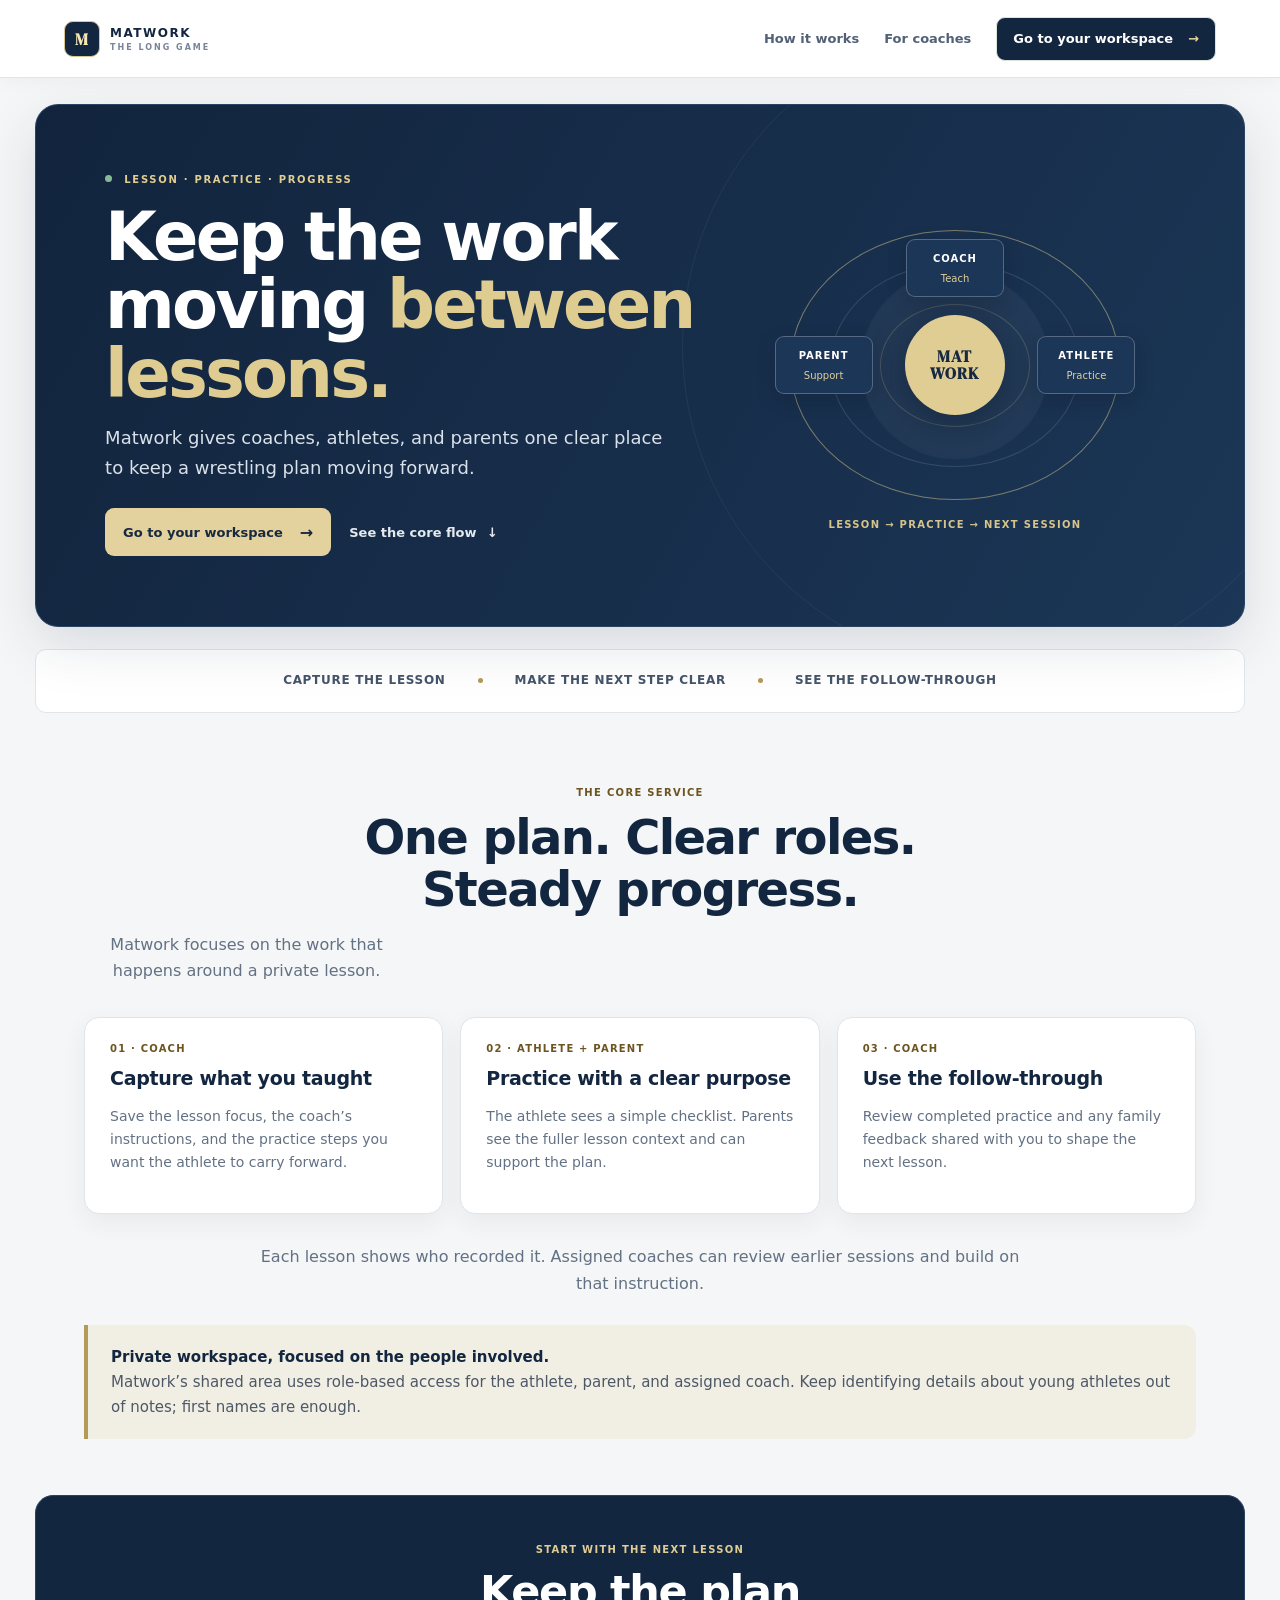
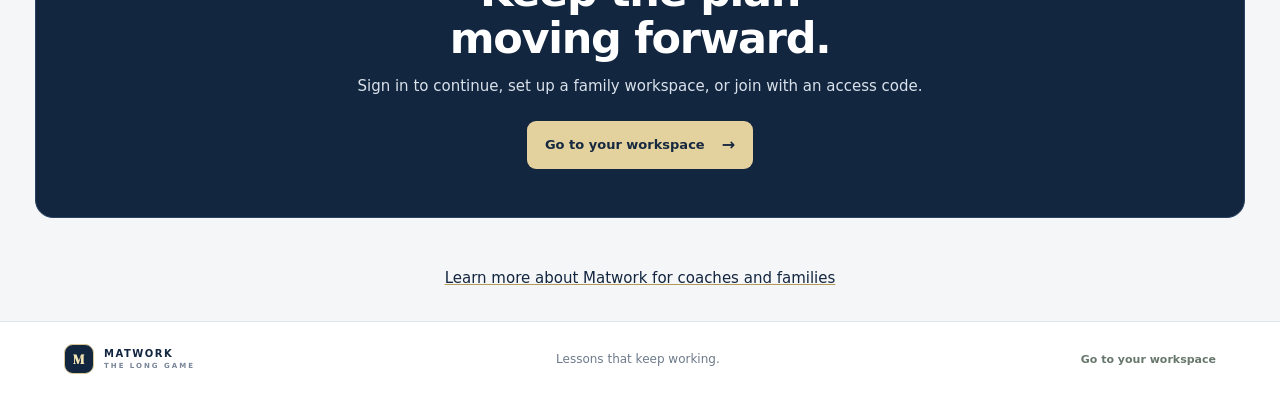
==== index.html @ aaaec89d "Clarify role guidance and readable workspace copy" ====
<!doctype html>
<html lang="en">
<head>
  <meta charset="utf-8">
  <meta name="viewport" content="width=device-width, initial-scale=1">
  <meta name="theme-color" content="#142321">
  <meta name="description" content="Matwork keeps wrestling lessons, at-home practice, and coach-family communication moving forward.">
  <title>Matwork — Keep the work moving</title>
  <link rel="stylesheet" href="marketing.css?v=20261018-readable3">
</head>
<body>
  <header class="site-header">
    <a class="brand" href="index.html" aria-label="Matwork home"><span class="brand-mark">M</span><span>MATWORK<small>THE LONG GAME</small></span></a>
    <nav aria-label="Main navigation"><a href="#how-it-works">How it works</a><a href="for-coaches.html">For coaches</a></nav>
    <a class="header-cta" href="shared.html">Go to your workspace <span>→</span></a>
  </header>
  <main>
    <section class="hero core-hero">
      <div class="hero-copy">
        <div class="eyebrow"><span class="pulse"></span> LESSON · PRACTICE · PROGRESS</div>
        <h1>Keep the work moving <em>between lessons.</em></h1>
        <p class="lead">Matwork gives coaches, athletes, and parents one clear place to keep a wrestling plan moving forward.</p>
        <div class="hero-actions"><a class="button button-light" href="shared.html">Go to your workspace <span>→</span></a><a class="text-link" href="#how-it-works">See the core flow <span>↓</span></a></div>
      </div>
      <div class="hero-visual" aria-label="A simple illustration of lesson, practice, and progress">
        <div class="loop-ring"><span class="loop-center">MAT<br>WORK</span><span class="loop-node node-coach">COACH<small>Teach</small></span><span class="loop-node node-wrestler">ATHLETE<small>Practice</small></span><span class="loop-node node-parent">PARENT<small>Support</small></span></div>
        <div class="visual-caption">LESSON → PRACTICE → NEXT SESSION</div>
      </div>
    </section>
    <section class="proof-strip" aria-label="Matwork core services"><span>CAPTURE THE LESSON</span><i></i><span>MAKE THE NEXT STEP CLEAR</span><i></i><span>SEE THE FOLLOW-THROUGH</span></section>
    <section class="section" id="how-it-works">
      <div class="section-heading"><div class="eyebrow">THE CORE SERVICE</div><h2>One plan. Clear roles.<br>Steady progress.</h2><p>Matwork focuses on the work that happens around a private lesson.</p></div>
      <div class="core-loop">
        <article class="core-step"><span class="core-num">01 · COACH</span><b>Capture what you taught</b><p>Save the lesson focus, the coach’s instructions, and the practice steps you want the athlete to carry forward.</p></article>
        <article class="core-step"><span class="core-num">02 · ATHLETE + PARENT</span><b>Practice with a clear purpose</b><p>The athlete sees a simple checklist. Parents see the fuller lesson context and can support the plan.</p></article>
        <article class="core-step"><span class="core-num">03 · COACH</span><b>Use the follow-through</b><p>Review completed practice and any family feedback shared with you to shape the next lesson.</p></article>
      </div>
      <p class="core-history-note">Each lesson shows who recorded it. Assigned coaches can review earlier sessions and build on that instruction.</p>
      <div class="core-privacy"><b>Private workspace, focused on the people involved.</b><br>Matwork’s shared area uses role-based access for the athlete, parent, and assigned coach. Keep identifying details about young athletes out of notes; first names are enough.</div>
    </section>
    <section class="closing-cta"><div class="eyebrow light-eyebrow">START WITH THE NEXT LESSON</div><h2>Keep the plan<br>moving forward.</h2><p>Sign in to continue, set up a family workspace, or join with an access code.</p><a class="button button-light" href="shared.html">Go to your workspace <span>→</span></a></section>
    <div class="core-bottom"><a href="for-coaches.html">Learn more about Matwork for coaches and families</a></div>
  </main>
  <footer class="site-footer"><a class="brand footer-brand" href="index.html"><span class="brand-mark">M</span><span>MATWORK<small>THE LONG GAME</small></span></a><span>Lessons that keep working.</span><a href="shared.html">Go to your workspace</a></footer>
</body>
</html>
---- marketing.css ----
@import url('https://fonts.googleapis.com/css2?family=DM+Sans:wght@400;500;600;700&family=DM+Serif+Display&display=swap');
:root{--ink:#142321;--forest:#315647;--green:#5a8a6a;--mint:#a4ccb4;--line:#e5ebe4;--muted:#76837b;--paper:#f7f8f4;--white:#fff;--gold:#c1a067;--sans:'DM Sans',Inter,ui-sans-serif,system-ui,-apple-system,'Segoe UI',sans-serif;--display:'DM Serif Display',Georgia,'Times New Roman',serif}
*{box-sizing:border-box}html{scroll-behavior:smooth}body{margin:0;background:var(--paper);color:var(--ink);font-family:var(--sans);font-size:15px;-webkit-font-smoothing:antialiased}.site-header{height:78px;padding:0 max(28px,calc((100vw - 1160px)/2));display:flex;align-items:center;justify-content:space-between;background:#fff;border-bottom:1px solid var(--line);gap:25px}.brand{display:flex;align-items:center;gap:10px;color:var(--ink);text-decoration:none;font-size:12px;font-weight:800;letter-spacing:1.8px;white-space:nowrap}.brand-mark{display:grid;place-items:center;width:36px;height:36px;border-radius:10px;background:var(--ink);color:#fff;font:700 16px var(--display)}.brand small{display:block;margin-top:3px;color:#8c9991;font-size:8px;letter-spacing:2px}.site-header nav{display:flex;gap:28px;margin-left:auto}.site-header nav a,.site-footer>a:not(.brand){color:#68776e;text-decoration:none;font-size:11px;font-weight:600}.site-header nav a:hover,.site-footer>a:hover{text-decoration:underline;text-underline-offset:4px}.header-cta{padding:11px 15px;border:1px solid #dae5dc;border-radius:8px;color:var(--forest);text-decoration:none;font-size:11px;font-weight:700;white-space:nowrap}.header-cta span{margin-left:7px}.hero{position:relative;overflow:hidden;display:grid;grid-template-columns:1.05fr .95fr;align-items:center;gap:45px;min-height:480px;padding:75px max(28px,calc((100vw - 1160px)/2));background:#142321;color:white}.hero:after{content:"";position:absolute;width:650px;height:650px;border:1px solid #ffffff0e;border-radius:50%;right:-90px;top:-85px;pointer-events:none}.hero-copy,.hero-visual{position:relative;z-index:1}.eyebrow{font-size:9px;font-weight:700;letter-spacing:1.7px;color:#73957f}.light-eyebrow{color:#9fc7ad}.pulse{display:inline-block;width:7px;height:7px;border-radius:100%;background:#8ab99a;margin-right:7px;vertical-align:1px}.hero h1{font:400 clamp(45px,6vw,72px)/1.03 var(--display);letter-spacing:-1.5px;margin:19px 0 18px}.hero h1 em{color:#9ac4a7;font-style:normal}.lead{max-width:525px;font-size:15px;line-height:1.75;color:#c2cec6;margin:0}.hero-actions{display:flex;align-items:center;gap:23px;margin-top:28px}.button{display:inline-flex;align-items:center;gap:17px;text-decoration:none;font-size:11px;font-weight:700;border-radius:8px;padding:14px 17px}.button-light{background:#fff;color:var(--ink)}.button span{font-size:16px}.text-link{font-size:11px;font-weight:650;color:#b7c8bd;text-decoration:none}.text-link span{margin-left:6px}.text-link:hover{text-decoration:underline;text-underline-offset:4px}.early-note{color:#82958a;font-size:9px;letter-spacing:.3px;margin-top:20px}.hero-visual{height:330px;display:grid;place-items:center}.loop-ring{position:relative;width:270px;height:270px;border:1px solid #ffffff30;border-radius:50%;display:grid;place-items:center}.loop-ring:before,.loop-ring:after{content:"";position:absolute;inset:22px;border:1px solid #ffffff25;border-radius:50%}.loop-ring:after{inset:58px;border-style:dashed;border-color:#ffffff22}.loop-center{display:grid;place-items:center;text-align:center;position:relative;z-index:2;width:87px;height:87px;border-radius:50%;background:#24483b;color:#c9dfd0;font:18px/1.05 var(--display);letter-spacing:1px}.loop-node{position:absolute;display:grid;gap:3px;place-items:center;width:92px;height:58px;border:1px solid #ffffff35;border-radius:9px;background:#1a302b;color:#d9e5dd;font-size:8px;font-weight:700;letter-spacing:1px}.loop-node small{color:#93ac9b;font-size:9px;font-weight:400;letter-spacing:0}.node-coach{top:-13px;left:calc(50% - 46px)}.node-wrestler{right:-37px;top:calc(50% - 29px)}.node-parent{left:-37px;top:calc(50% - 29px)}.visual-caption{position:absolute;bottom:0;color:#8ba497;font-size:8px;letter-spacing:1.5px}.proof-strip{min-height:64px;display:flex;align-items:center;justify-content:center;gap:28px;padding:12px 20px;background:#fff;border-bottom:1px solid var(--line);color:#839087;font-size:8px;font-weight:700;letter-spacing:1.5px}.proof-strip i{width:4px;height:4px;border-radius:50%;background:#b9c9bc}.section{max-width:1160px;margin:0 auto;padding:90px 30px}.intro-section{display:grid;grid-template-columns:.65fr 1.35fr;gap:55px;align-items:start}.section-heading h2,.coach-value h2,.privacy-section h2,.closing-cta h2{font:400 38px/1.12 var(--display);letter-spacing:-.5px;margin:13px 0}.section-heading>p{max-width:325px;color:var(--muted);font-size:12px;line-height:1.75}.role-cards{display:grid;grid-template-columns:repeat(3,1fr);gap:12px}.role-card{position:relative;min-height:233px;padding:19px 17px;background:#fff;border:1px solid var(--line);border-radius:11px}.role-number{font-size:8px;color:#9aa59e;font-weight:700;letter-spacing:1px}.role-icon{display:grid;place-items:center;width:37px;height:37px;margin:20px 0 13px;border-radius:10px;background:#eef4ee;color:var(--forest);font-size:18px}.parent-card .role-icon{background:#f7f1e5;color:#a18047}.coach-card .role-icon{background:#edf2f3;color:#577580}.role-card h3{font:400 18px/1.25 var(--display);margin:0 0 9px}.role-card p{font-size:10px;line-height:1.7;color:#7d8981;margin:0}.role-foot{position:absolute;bottom:17px;left:17px;color:#9aa69f;font-size:7px;font-weight:700;letter-spacing:1px}.loop-section{max-width:none;padding:76px max(30px,calc((100vw - 1160px)/2));background:#eaf0e9;display:grid;grid-template-columns:.8fr 1.2fr;gap:65px}.loop-heading h2{font:400 42px/1.08 var(--display);margin:14px 0}.loop-heading p{max-width:320px;color:#758279;font-size:11px;line-height:1.75}.steps{list-style:none;margin:0;padding:0;display:grid;gap:0}.steps li{display:flex;gap:17px;padding:14px 0;border-bottom:1px solid #d9e2d8}.steps li:first-child{padding-top:0}.steps li:last-child{border:0}.steps li>span{display:grid;place-items:center;flex:0 0 27px;height:27px;border-radius:50%;background:#315647;color:white;font:13px var(--display)}.steps b{font-size:11px;color:#35483d}.steps p{max-width:580px;margin:5px 0 0;color:#7a877e;font-size:10px;line-height:1.7}.coach-value{display:grid;grid-template-columns:.85fr 1.15fr;gap:85px;align-items:center}.coach-value h2{margin-bottom:0}.value-copy p{font-size:11px;line-height:1.85;color:#748178;margin:0 0 13px}.dark-link{display:inline-block;margin-top:5px;color:#426d52}.privacy-section{display:flex;align-items:flex-start;gap:22px;padding:50px max(30px,calc((100vw - 1160px)/2));background:#fff;border-top:1px solid var(--line)}.privacy-mark{display:grid;place-items:center;flex:0 0 38px;height:38px;border-radius:10px;background:#eef4ee;color:#548066;font-size:19px}.privacy-section h2{font-size:28px;margin:9px 0}.privacy-section p{max-width:670px;color:#78857d;font-size:10px;line-height:1.8;margin:0}.closing-cta{padding:74px 25px;text-align:center;background:#142321;color:#fff}.closing-cta h2{font-size:43px;margin:13px 0}.closing-cta p{max-width:480px;margin:0 auto 22px;color:#aabbb0;font-size:11px;line-height:1.7}.site-footer{min-height:80px;display:flex;align-items:center;justify-content:space-between;gap:20px;padding:18px max(28px,calc((100vw - 1160px)/2));background:#fff;color:#9aa49d;font-size:9px}.footer-brand .brand-mark{width:30px;height:30px;font-size:14px}.footer-brand{font-size:10px}.footer-brand small{font-size:7px}
@media(max-width:900px){.site-header{padding:0 22px}.hero{padding:62px 30px;gap:15px}.section{padding:70px 25px}.intro-section{grid-template-columns:1fr;gap:27px}.section-heading>p{max-width:520px}.loop-section{padding:65px 28px;gap:35px}.coach-value{gap:45px}.privacy-section{padding:40px 28px}.site-footer{padding:18px 24px}}
@media(max-width:650px){.site-header{height:66px;padding:0 15px;gap:10px}.brand{font-size:10px;gap:7px}.brand-mark{width:31px;height:31px}.brand small{font-size:7px}.site-header nav{display:none}.header-cta{font-size:9px;padding:9px}.hero{grid-template-columns:1fr;padding:54px 22px 35px;gap:5px}.hero h1{font-size:49px}.lead{font-size:13px}.hero-visual{height:285px}.loop-ring{transform:scale(.86)}.visual-caption{font-size:7px;letter-spacing:1px}.proof-strip{gap:11px;flex-wrap:wrap;min-height:58px;font-size:7px;letter-spacing:1px}.proof-strip i{width:3px;height:3px}.section{padding:58px 19px}.section-heading h2{font-size:33px}.role-cards{grid-template-columns:1fr}.role-card{min-height:185px;padding:17px}.role-icon{margin:14px 0 10px}.role-foot{left:17px;bottom:14px}.loop-section{grid-template-columns:1fr;padding:55px 21px;gap:26px}.loop-heading h2{font-size:37px}.coach-value{grid-template-columns:1fr;gap:18px}.coach-value h2{font-size:34px}.privacy-section{padding:35px 20px;gap:13px}.privacy-section h2{font-size:24px}.closing-cta{padding:58px 20px}.closing-cta h2{font-size:36px}.site-footer{flex-wrap:wrap;justify-content:center;text-align:center;padding:17px}.site-footer>span{width:100%;order:3}.hero-actions{gap:14px;flex-wrap:wrap}}
.wrestler-preview{display:grid;grid-template-columns:.8fr 1.2fr;gap:70px;align-items:center;padding-top:40px;padding-bottom:85px}.preview-copy h2{font:400 37px/1.12 var(--display);margin:12px 0}.preview-copy p{color:#758178;font-size:11px;line-height:1.8}.preview-copy .preview-note{margin-top:20px;color:#9aa59e;font-size:9px}.athlete-card{width:min(100%,465px);justify-self:center;padding:19px;background:#fff;border:1px solid var(--line);border-radius:14px;box-shadow:0 16px 45px #23382c10}.athlete-card-top{display:flex;align-items:center;gap:10px;padding-bottom:14px;border-bottom:1px solid #edf0eb}.athlete-avatar{display:grid;place-items:center;width:35px;height:35px;background:#eaf1eb;border-radius:50%;color:#456a50;font:16px var(--display)}.athlete-card-top b{display:block;font:16px var(--display)}.athlete-card-top small{display:block;margin-top:3px;font-size:9px;color:#8d9991}.week-pill{margin-left:auto;padding:6px 8px;background:#f0f5ef;border-radius:20px;color:#64826b;font-size:7px;font-weight:700;letter-spacing:.8px}.week-focus{padding:17px 14px;background:#f5f8f4;border:1px solid #e9efe8;border-radius:9px;margin:14px 0}.mini-eyebrow{color:#7e9985;font-size:7px;font-weight:700;letter-spacing:1px}.week-focus h3{font:400 17px var(--display);margin:8px 0 5px}.week-focus p{font-size:9px;color:#829087;margin:0}.progress-row{display:flex;justify-content:space-between;font-size:9px;color:#78857d}.progress-row b{color:#3e694e}.progress-track{height:5px;background:#e9eee8;border-radius:10px;margin:8px 0 7px;overflow:hidden}.progress-track span{display:block;width:66%;height:100%;background:#78a487;border-radius:10px}.sample-task{display:flex;align-items:center;gap:10px;padding:12px 2px;border-bottom:1px solid #eff2ee}.sample-task>span:first-child{width:17px;height:17px;display:grid;place-items:center;flex:0 0 17px;border-radius:50%}.sample-task .checked{background:#e8f2e9;color:#4d805a;font-size:10px}.sample-task .unchecked{border:1px solid #cbd7cc}.sample-task b{font-size:9px}.sample-task small{display:block;color:#9aa49d;font-size:8px;margin-top:4px}.reflection-chip{display:flex;gap:9px;align-items:center;margin-top:12px;padding:10px;background:#f9f6ed;border-radius:8px}.reflection-chip>span{color:#bb9654}.reflection-chip p{margin:0;color:#817653;font-size:8px;line-height:1.55}.reflection-chip b{font-size:8px}.sample-caption{text-align:right;margin-top:10px;color:#b0b9b1;font-size:6px;letter-spacing:1px}
@media(max-width:900px){.wrestler-preview{gap:35px}}
@media(max-width:650px){.wrestler-preview{grid-template-columns:1fr;gap:26px;padding-top:25px;padding-bottom:60px}.preview-copy h2{font-size:32px}}
.monetization-note{display:grid;gap:6px;margin:17px 0;padding:13px 15px;border-left:3px solid #c1a067;background:#f5f2e9;border-radius:0 8px 8px 0}.monetization-note b{color:#705c38;font-size:9px;letter-spacing:.5px}.monetization-note span{color:#81785f;font-size:9px;line-height:1.7}


/* Keep explanatory copy readable while retaining compact decorative labels. */
.role-card p,.loop-heading p,.steps p,.value-copy p,.privacy-section p,.closing-cta p,.preview-copy p,.monetization-note span{font-size:13px;line-height:1.7}
.role-card p{font-size:12px}
.preview-copy .preview-note{font-size:12px}
/* Matwork visual refresh: clean navy with restrained Vegas gold. */
:root{--mat-navy:#132640;--mat-navy-2:#1c3658;--mat-gold:#b49a59;--mat-paper:#f5f6f7;--mat-ink:#172436;--mat-muted:#637184;--mat-line:#e0e5eb}
body{background:var(--mat-paper);color:var(--mat-ink);font-family:Inter,ui-sans-serif,system-ui,-apple-system,"Segoe UI",sans-serif}
.site-header{position:sticky;top:0;z-index:5;min-height:72px;padding:12px clamp(18px,5vw,64px);background:rgba(255,255,255,.96);border-bottom:1px solid var(--mat-line);box-shadow:0 3px 18px #1326400a;backdrop-filter:blur(12px)}
.brand{color:var(--mat-navy);letter-spacing:1.5px}.brand-mark{background:var(--mat-navy);border:1px solid #d8c793;color:#f5e6b6;border-radius:9px}.brand small{color:#788497}.site-header nav{display:flex;align-items:center;gap:25px}.site-header nav a{color:#526176;font-size:13px;font-weight:600;text-decoration:none}.site-header nav a:hover{color:var(--mat-navy)}
.header-cta{display:inline-flex;align-items:center;justify-content:center;gap:8px;min-height:44px;border-radius:9px;padding:0 16px;background:var(--mat-navy);color:#fff;font-size:13px;font-weight:700;text-decoration:none}.header-cta span{color:#e5d29a}
.hero.core-hero{max-width:1210px;min-height:490px;margin:26px auto 22px;padding:clamp(28px,5.4vw,70px);display:grid;grid-template-columns:minmax(0,1.15fr) minmax(260px,.85fr);align-items:center;gap:35px;background:linear-gradient(120deg,#12243d 0%,#1b3656 100%);border:1px solid #294363;border-radius:23px;box-shadow:0 18px 55px #13264020;color:#fff;overflow:hidden}
.core-hero .hero-copy{max-width:620px}.core-hero .eyebrow{color:#e2ce91;font-size:10px;letter-spacing:1.7px}.core-hero h1{max-width:620px;margin:18px 0 15px;color:#fff;font:650 clamp(39px,5.4vw,67px)/1.02 Inter,ui-sans-serif,system-ui,sans-serif;letter-spacing:-2.8px}.core-hero h1 em{color:#dfcc91;font-style:normal}.core-hero .lead{max-width:560px;margin:0;color:#d9e1ea;font-size:18px;line-height:1.65}.hero-actions{display:flex;align-items:center;gap:18px;flex-wrap:wrap;margin-top:26px}.hero-actions .button,.simple-main .button,.closing-cta .button{min-height:48px;border-radius:9px;padding:0 18px;background:#e3d29d;color:#172940;font-weight:750;text-decoration:none}.hero-actions .text-link{color:#e5eaf0;font-weight:600;text-underline-offset:4px}.core-hero .hero-visual{position:relative;display:grid;justify-items:center;align-content:center;min-height:330px}.loop-ring{position:relative;width:min(100%,330px);aspect-ratio:1;border:1px solid #ddca8c80;border-radius:50%;background:radial-gradient(circle,#ffffff0c 0 44%,transparent 45%)}.loop-ring:before,.loop-ring:after{content:"";position:absolute;inset:12%;border:1px solid #ffffff20;border-radius:50%}.loop-ring:after{inset:27%;border-color:#ddca8c35}.loop-center{position:absolute;inset:50% auto auto 50%;transform:translate(-50%,-50%);display:grid;place-content:center;width:100px;height:100px;border-radius:50%;background:#e0cd94;color:#172940;text-align:center;font-size:16px;font-weight:850;letter-spacing:1px;line-height:1.05;box-shadow:0 8px 35px #080f1c60}.loop-node{position:absolute;z-index:1;display:grid;gap:3px;min-width:98px;padding:10px 12px;border:1px solid #ffffff40;border-radius:9px;background:#1c3658;color:#fff;text-align:center;font-size:10px;font-weight:800;letter-spacing:1px;box-shadow:0 6px 20px #080f1c30}.loop-node small{color:#e1d09a;font-size:10px;font-weight:500;letter-spacing:0}.node-coach{top:3%;left:50%;transform:translateX(-50%)}.node-wrestler{right:-5%;bottom:17%}.node-parent{left:-5%;bottom:17%}.visual-caption{margin-top:18px;color:#d7c48a;font-size:10px;font-weight:750;letter-spacing:1.3px;text-align:center}
.proof-strip{max-width:1210px;margin:0 auto 62px;padding:16px 24px;display:flex;align-items:center;justify-content:center;gap:clamp(12px,3vw,32px);flex-wrap:wrap;border:1px solid var(--mat-line);border-radius:11px;background:#fff;color:#44546a;font-size:10px;font-weight:800;letter-spacing:1.1px}.proof-strip i{width:5px;height:5px;border-radius:50%;background:var(--mat-gold)}
.section{max-width:1160px;margin:0 auto;padding:12px 24px 56px}.section-heading{text-align:center}.section-heading .eyebrow,.eyebrow{color:#8c7540}.section-heading h2{font:650 clamp(30px,4.5vw,48px)/1.1 Inter,ui-sans-serif,system-ui,sans-serif;letter-spacing:-1.6px;color:var(--mat-navy)}.section-heading p{color:var(--mat-muted);font-size:16px;line-height:1.6}.core-loop{display:grid;grid-template-columns:repeat(3,minmax(0,1fr));gap:17px;margin:34px 0 30px}.core-step{min-height:190px;border:1px solid var(--mat-line);border-radius:15px;background:#fff;padding:25px;box-shadow:0 8px 25px #152b4610}.core-step .core-num{color:#8b7440}.core-step b{color:var(--mat-navy);font-size:19px;letter-spacing:-.3px}.core-step p{color:var(--mat-muted);font-size:14px;line-height:1.65}.core-privacy{border-left:4px solid var(--mat-gold);background:#f1eee4;border-radius:0 12px 12px 0;padding:20px 23px;color:#4d5867;line-height:1.65}.core-privacy b{color:var(--mat-navy)}
.closing-cta{max-width:1210px;margin:0 auto 46px;padding:48px 30px;border:1px solid #294363;border-radius:18px;background:var(--mat-navy);text-align:center;color:#fff}.closing-cta .eyebrow{color:#dfcd95}.closing-cta h2{font:650 clamp(30px,4vw,43px)/1.08 Inter,ui-sans-serif,system-ui,sans-serif;letter-spacing:-1.3px}.closing-cta p{max-width:590px;margin:12px auto 22px;color:#d9e1ea;font-size:15px;line-height:1.65}.core-bottom{text-align:center;padding:5px 20px 34px}.core-bottom a{color:var(--mat-navy);text-decoration-color:var(--mat-gold)}.site-footer{min-height:76px;padding:18px clamp(18px,5vw,64px);border-top:1px solid var(--mat-line);background:#fff;color:#6d7a8b;font-size:12px}.site-footer a{color:var(--mat-navy)}
.simple-main{max-width:1100px;padding:64px 24px}.simple-main>.eyebrow{color:#8c7540}.simple-main h1{color:var(--mat-navy);font:650 clamp(38px,6vw,62px)/1.04 Inter,ui-sans-serif,system-ui,sans-serif;letter-spacing:-2px}.simple-main .lead{color:var(--mat-muted)}.simple-main .button{display:inline-flex;align-items:center;justify-content:center;gap:8px;background:var(--mat-navy);color:#fff}.simple-card{border-color:var(--mat-line);border-radius:14px;box-shadow:0 8px 25px #152b460c}.simple-card small{color:#8b7440}.simple-card h2{color:var(--mat-navy);font:650 21px Inter,ui-sans-serif,system-ui,sans-serif}.simple-card p{color:var(--mat-muted);font-size:14px}.simple-flow{background:linear-gradient(120deg,#12243d,#1b3656);border:1px solid #294363;border-radius:16px}.simple-flow .eyebrow{color:#dfcd95}.simple-flow h2{font:650 30px Inter,ui-sans-serif,system-ui,sans-serif;letter-spacing:-.7px}.core-privacy{margin-top:28px}
@media(max-width:760px){.site-header{min-height:62px;padding:9px 15px;gap:10px}.site-header nav{gap:12px}.site-header nav a{font-size:11px}.header-cta{min-height:40px;padding:0 11px;font-size:11px}.hero.core-hero{min-height:0;margin:13px 12px 16px;padding:28px 22px 20px;grid-template-columns:1fr;gap:15px;border-radius:17px}.core-hero h1{font-size:clamp(37px,10vw,52px);letter-spacing:-1.9px}.core-hero .lead{font-size:15px;line-height:1.6}.hero-actions{gap:13px;margin-top:21px}.core-hero .hero-visual{min-height:245px}.loop-ring{width:min(74vw,250px)}.loop-center{width:78px;height:78px;font-size:13px}.loop-node{min-width:81px;padding:8px 9px;font-size:9px}.node-wrestler{right:-2%}.node-parent{left:-2%}.visual-caption{font-size:9px}.proof-strip{margin:0 12px 38px;padding:14px;gap:10px 13px;font-size:9px}.proof-strip i{width:4px;height:4px}.section{padding:8px 15px 38px}.section-heading h2{font-size:32px}.section-heading p{font-size:14px}.core-loop{grid-template-columns:1fr;gap:11px;margin:23px 0}.core-step{min-height:0;padding:19px}.core-step b{font-size:17px}.core-step p{font-size:13px}.core-privacy{padding:17px;font-size:13px}.closing-cta{margin:0 12px 30px;padding:33px 20px;border-radius:15px}.closing-cta p{font-size:14px}.site-footer{gap:12px;flex-wrap:wrap}.simple-main{padding:43px 18px}.simple-grid,.simple-flow ol{grid-template-columns:1fr}.simple-card{padding:20px}.simple-flow{padding:23px}.simple-flow ol{gap:12px}.core-privacy{margin-top:20px}}
@media(max-width:400px){.site-header nav{display:none}.hero-actions{align-items:flex-start;flex-direction:column}.hero-actions .button{width:100%;justify-content:center}}

.core-step .core-num{display:block;margin:0 0 12px;color:#8b7440;font-size:10px;font-weight:800;letter-spacing:1.2px}.core-step>b{display:block;margin:0 0 8px;line-height:1.3}

@media(max-width:1050px){.core-loop{grid-template-columns:repeat(2,minmax(0,1fr))}}

.section-heading .eyebrow,.simple-main>.eyebrow,.core-step .core-num{color:#6d5420}


.simple-flow{color:#fff}.simple-flow h2{margin:15px 0 22px;color:#fff;line-height:1.2}.simple-flow ol{display:grid;gap:14px;max-width:850px;margin:0;padding-left:26px;color:#edf1f5;font-size:16px;line-height:1.7}.simple-flow li{padding-left:6px}.simple-flow li::marker{color:#dfcd95;font-weight:800}.simple-flow>p{max-width:850px;margin:22px 0 0;color:#e5eaf0!important;font-size:15px;line-height:1.7!important}
@media(max-width:760px){.simple-flow{padding:24px}.simple-flow h2{font-size:clamp(25px,6vw,32px)}.simple-flow ol{font-size:15px}}
.flow-benefit{max-width:850px;margin-top:28px;padding:20px 22px;border-left:4px solid #dfcd95;border-radius:0 10px 10px 0;background:#ffffff0d}.flow-benefit b{display:block;margin-bottom:7px;color:#fff;font-size:17px;line-height:1.35}.flow-benefit p{margin:0;color:#d7e0e9;font-size:15px;line-height:1.7}
@media(max-width:760px){.flow-benefit{padding:17px}.flow-benefit p{font-size:14px}}
.core-history-note{max-width:760px;margin:0 auto 28px;text-align:center;color:var(--mat-muted);font-size:16px;line-height:1.65}
@media(max-width:760px){.core-history-note{margin:0 auto 24px;text-align:left;font-size:15px}}

/* Readability pass: make supporting copy and controls comfortably legible. */
.site-header nav a,.header-cta,.button,.text-link{font-size:13px}
.early-note{font-size:12px;line-height:1.5;letter-spacing:.2px;color:#afc0b5}
.eyebrow{font-size:10px;letter-spacing:1.3px}
.proof-strip{font-size:12px;line-height:1.45;letter-spacing:.7px}
.role-card p{font-size:13px;line-height:1.65;color:#5d6a61}
.role-foot{font-size:10px;line-height:1.4;color:#637167}
.loop-heading p{font-size:14px;line-height:1.7;color:#536258}
.steps b{font-size:14px;line-height:1.45;color:#293c31}
.steps p{font-size:14px;line-height:1.65;color:#526056}
.value-copy p{font-size:14px;line-height:1.75;color:#526056}
.privacy-section p{font-size:14px;line-height:1.7;color:#526056}
.simple-card small{font-size:12px;color:#705519}
@media(max-width:760px){
  .site-header nav a,.header-cta{font-size:12px}
  .role-card p,.steps p,.value-copy p,.privacy-section p{font-size:14px}
}
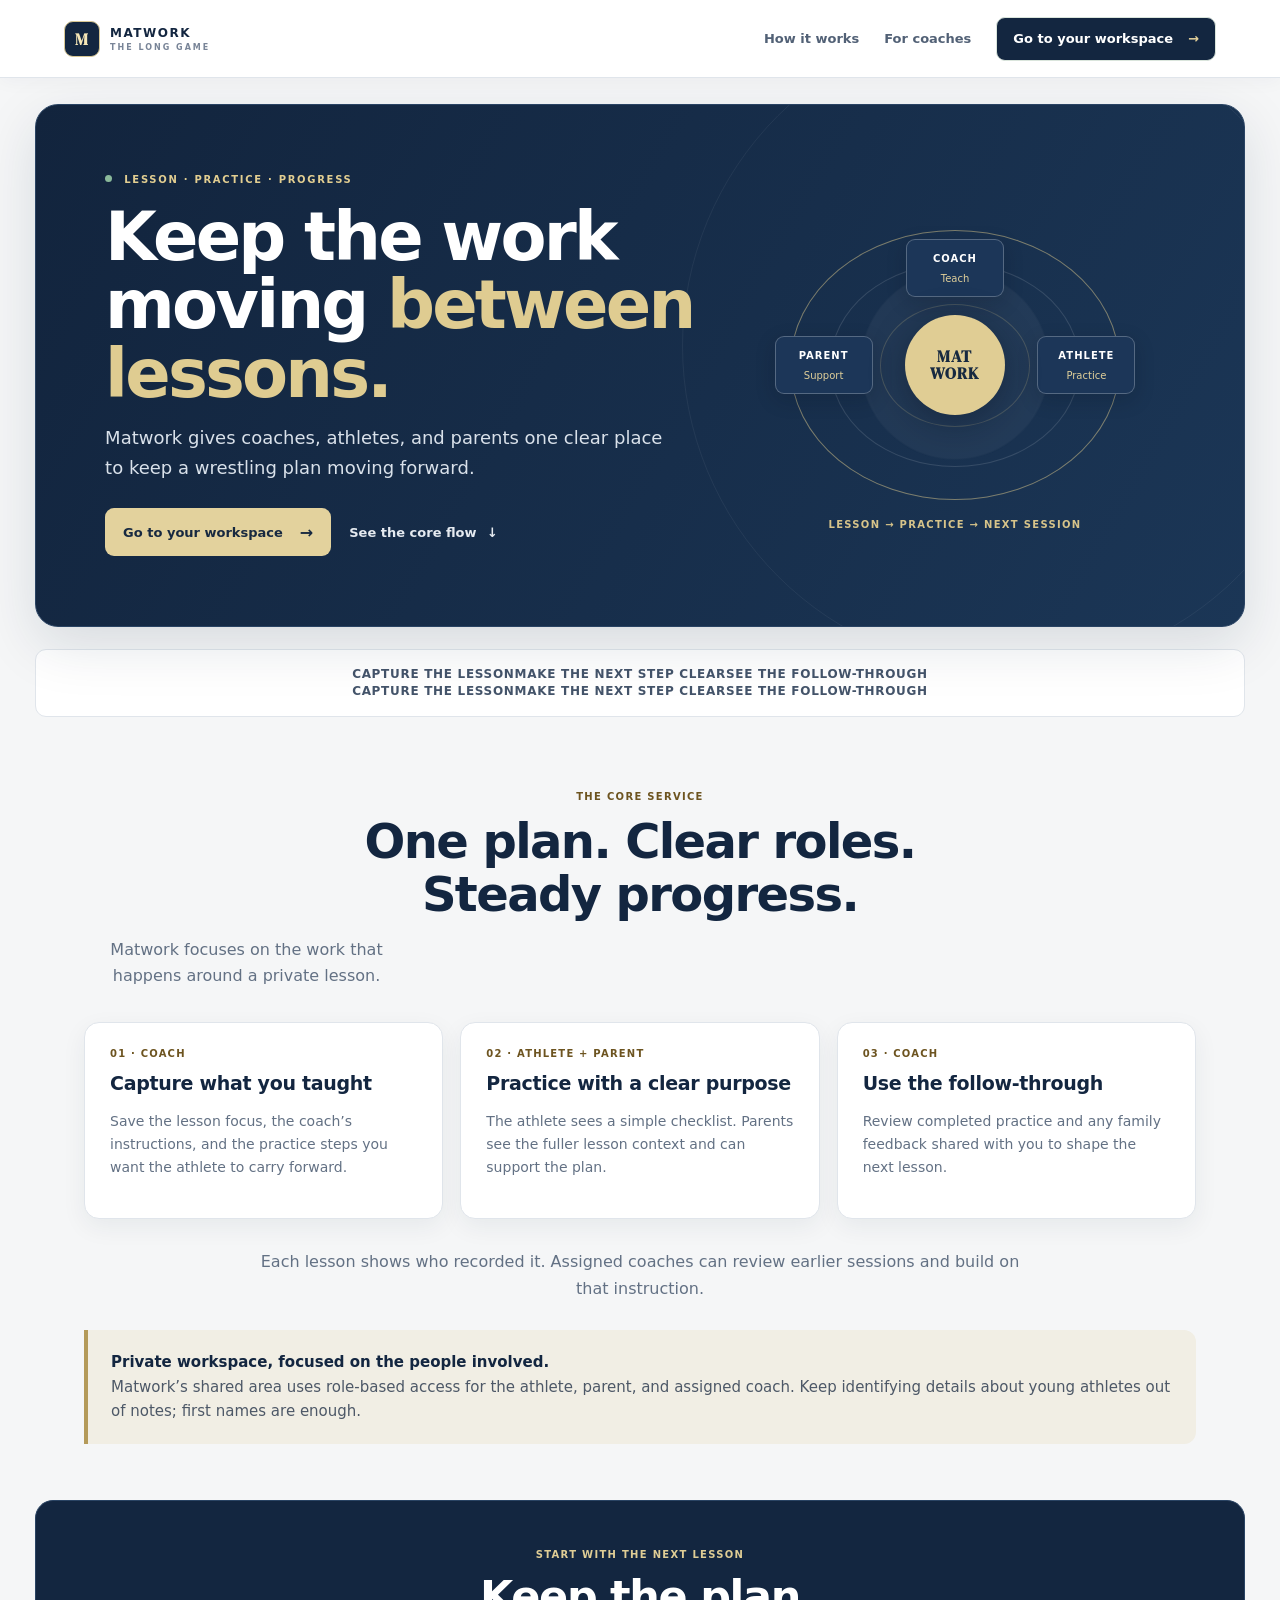
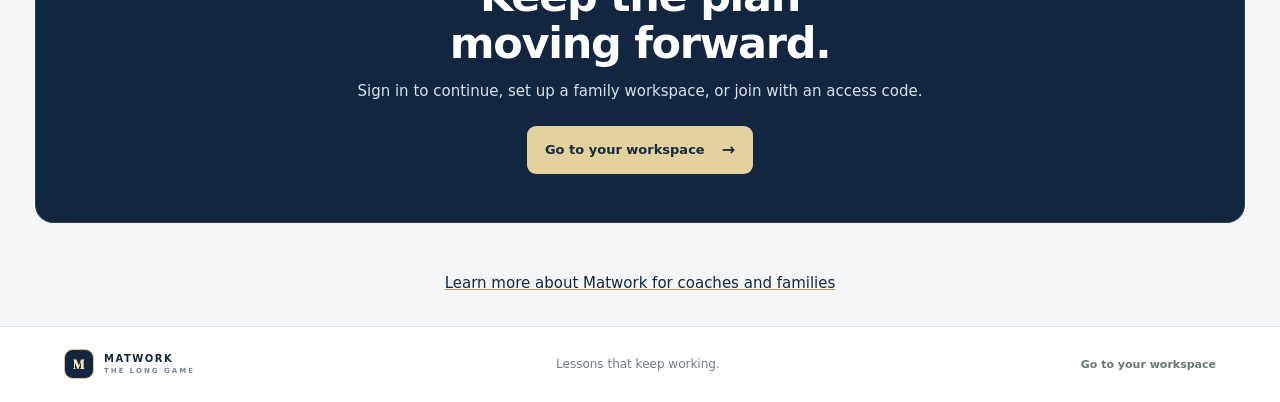
==== commit 1757e840: "Add accessible pause-on-hover service ticker" ====
--- a/index.html
+++ b/index.html
@@ -6,7 +6,7 @@
   <meta name="theme-color" content="#142321">
   <meta name="description" content="Matwork keeps wrestling lessons, at-home practice, and coach-family communication moving forward.">
   <title>Matwork — Keep the work moving</title>
-  <link rel="stylesheet" href="marketing.css?v=20261018-readable3">
+  <link rel="stylesheet" href="marketing.css?v=20261018-ticker1">
 </head>
 <body>
   <header class="site-header">
@@ -27,7 +27,12 @@
         <div class="visual-caption">LESSON → PRACTICE → NEXT SESSION</div>
       </div>
     </section>
-    <section class="proof-strip" aria-label="Matwork core services"><span>CAPTURE THE LESSON</span><i></i><span>MAKE THE NEXT STEP CLEAR</span><i></i><span>SEE THE FOLLOW-THROUGH</span></section>
+    <section class="proof-strip" aria-label="Matwork core services">
+      <div class="proof-track">
+        <div class="proof-items"><span>CAPTURE THE LESSON</span><i></i><span>MAKE THE NEXT STEP CLEAR</span><i></i><span>SEE THE FOLLOW-THROUGH</span><i></i></div>
+        <div class="proof-items" aria-hidden="true"><span>CAPTURE THE LESSON</span><i></i><span>MAKE THE NEXT STEP CLEAR</span><i></i><span>SEE THE FOLLOW-THROUGH</span><i></i></div>
+      </div>
+    </section>
     <section class="section" id="how-it-works">
       <div class="section-heading"><div class="eyebrow">THE CORE SERVICE</div><h2>One plan. Clear roles.<br>Steady progress.</h2><p>Matwork focuses on the work that happens around a private lesson.</p></div>
       <div class="core-loop">
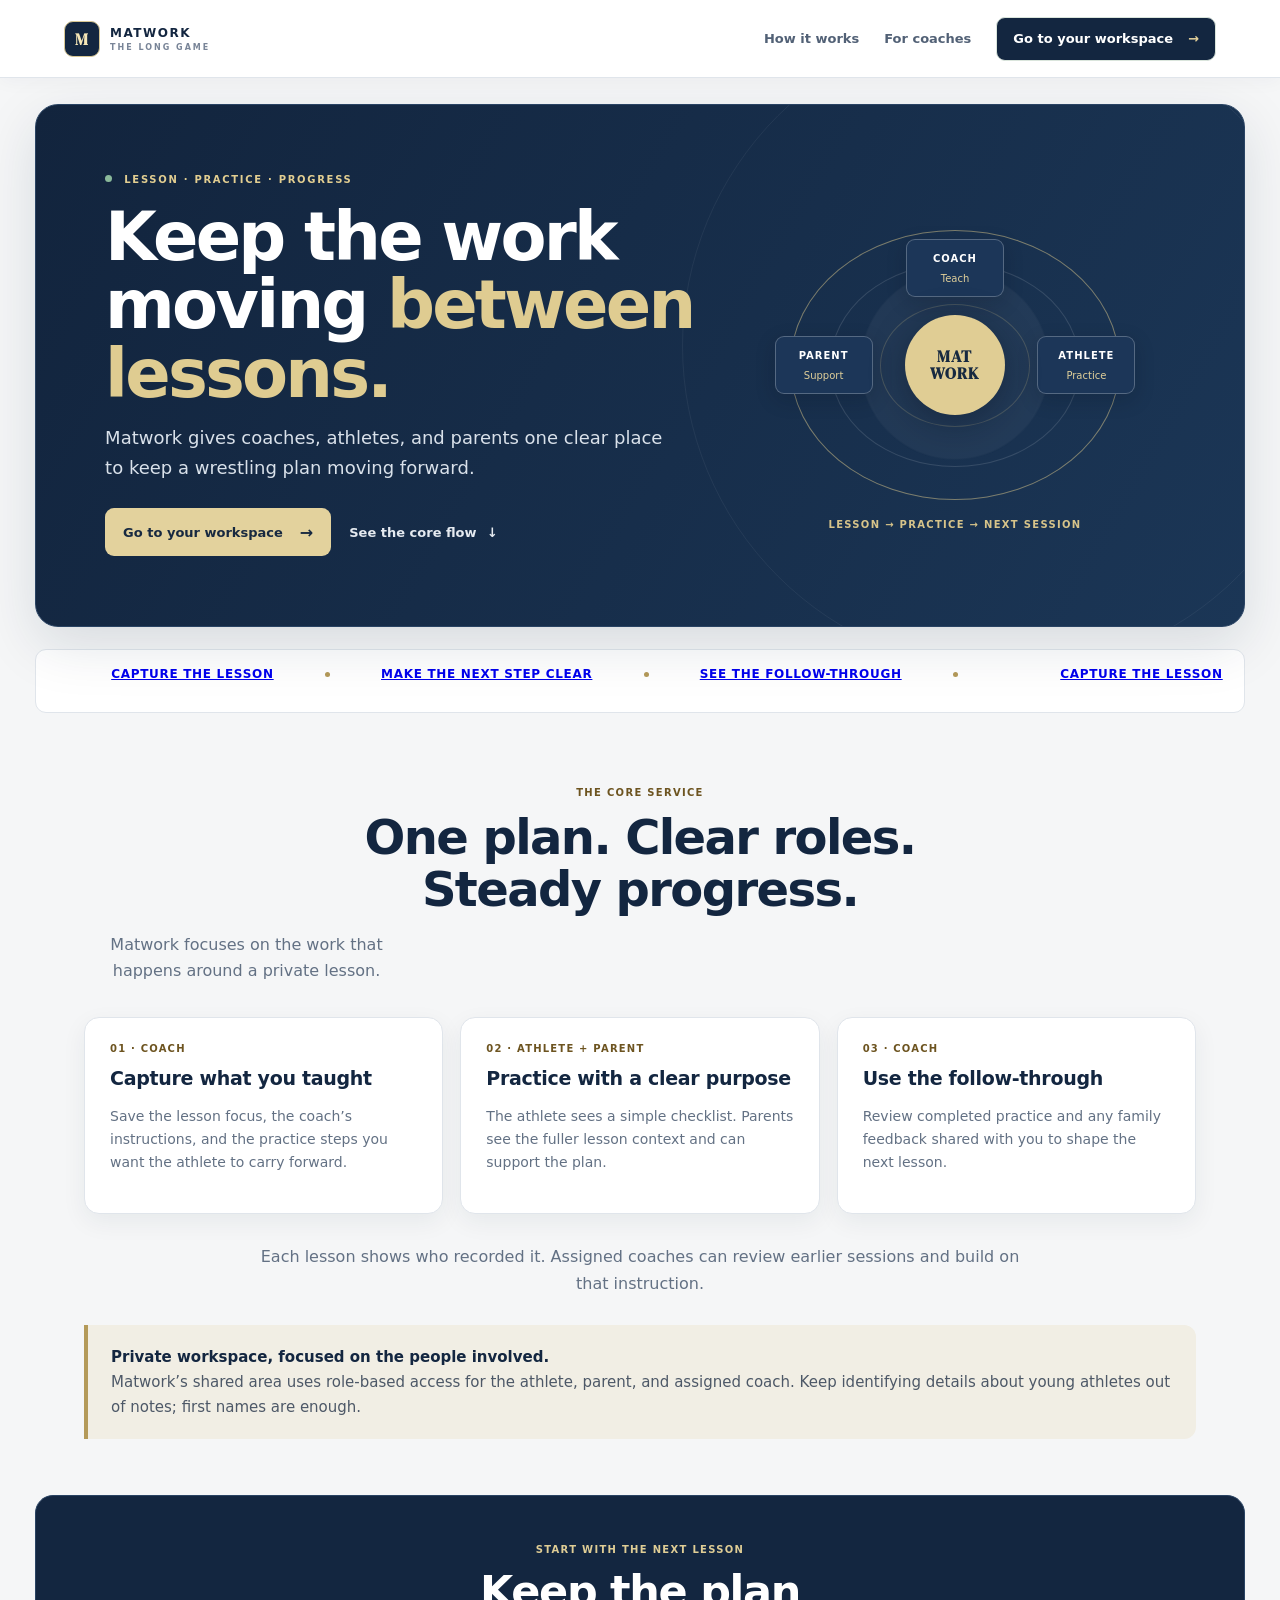
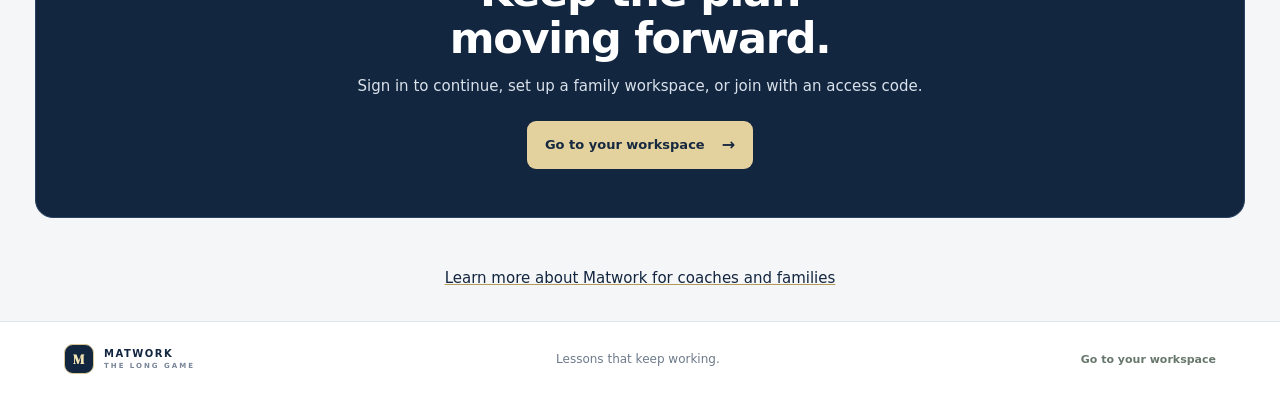
==== commit 179dd871: "Link service ticker to matching site sections" ====
--- a/index.html
+++ b/index.html
@@ -6,7 +6,7 @@
   <meta name="theme-color" content="#142321">
   <meta name="description" content="Matwork keeps wrestling lessons, at-home practice, and coach-family communication moving forward.">
   <title>Matwork — Keep the work moving</title>
-  <link rel="stylesheet" href="marketing.css?v=20261018-ticker1">
+  <link rel="stylesheet" href="marketing.css?v=20261018-ticker2">
 </head>
 <body>
   <header class="site-header">
@@ -29,16 +29,16 @@
     </section>
     <section class="proof-strip" aria-label="Matwork core services">
       <div class="proof-track">
-        <div class="proof-items"><span>CAPTURE THE LESSON</span><i></i><span>MAKE THE NEXT STEP CLEAR</span><i></i><span>SEE THE FOLLOW-THROUGH</span><i></i></div>
-        <div class="proof-items" aria-hidden="true"><span>CAPTURE THE LESSON</span><i></i><span>MAKE THE NEXT STEP CLEAR</span><i></i><span>SEE THE FOLLOW-THROUGH</span><i></i></div>
+        <div class="proof-items"><a href="#capture-lesson">CAPTURE THE LESSON</a><i></i><a href="#athlete-next-step">MAKE THE NEXT STEP CLEAR</a><i></i><a href="#coach-follow-through">SEE THE FOLLOW-THROUGH</a><i></i></div>
+        <div class="proof-items" aria-hidden="true" inert><a href="#capture-lesson" tabindex="-1">CAPTURE THE LESSON</a><i></i><a href="#athlete-next-step" tabindex="-1">MAKE THE NEXT STEP CLEAR</a><i></i><a href="#coach-follow-through" tabindex="-1">SEE THE FOLLOW-THROUGH</a><i></i></div>
       </div>
     </section>
     <section class="section" id="how-it-works">
       <div class="section-heading"><div class="eyebrow">THE CORE SERVICE</div><h2>One plan. Clear roles.<br>Steady progress.</h2><p>Matwork focuses on the work that happens around a private lesson.</p></div>
       <div class="core-loop">
-        <article class="core-step"><span class="core-num">01 · COACH</span><b>Capture what you taught</b><p>Save the lesson focus, the coach’s instructions, and the practice steps you want the athlete to carry forward.</p></article>
-        <article class="core-step"><span class="core-num">02 · ATHLETE + PARENT</span><b>Practice with a clear purpose</b><p>The athlete sees a simple checklist. Parents see the fuller lesson context and can support the plan.</p></article>
-        <article class="core-step"><span class="core-num">03 · COACH</span><b>Use the follow-through</b><p>Review completed practice and any family feedback shared with you to shape the next lesson.</p></article>
+        <article class="core-step" id="capture-lesson"><span class="core-num">01 · COACH</span><b>Capture what you taught</b><p>Save the lesson focus, the coach’s instructions, and the practice steps you want the athlete to carry forward.</p></article>
+        <article class="core-step" id="athlete-next-step"><span class="core-num">02 · ATHLETE + PARENT</span><b>Practice with a clear purpose</b><p>The athlete sees a simple checklist. Parents see the fuller lesson context and can support the plan.</p></article>
+        <article class="core-step" id="coach-follow-through"><span class="core-num">03 · COACH</span><b>Use the follow-through</b><p>Review completed practice and any family feedback shared with you to shape the next lesson.</p></article>
       </div>
       <p class="core-history-note">Each lesson shows who recorded it. Assigned coaches can review earlier sessions and build on that instruction.</p>
       <div class="core-privacy"><b>Private workspace, focused on the people involved.</b><br>Matwork’s shared area uses role-based access for the athlete, parent, and assigned coach. Keep identifying details about young athletes out of notes; first names are enough.</div>
--- a/marketing.css
+++ b/marketing.css
@@ -59,4 +59,70 @@
   .site-header nav a,.header-cta{font-size:12px}
   .role-card p,.steps p,.value-copy p,.privacy-section p{font-size:14px}
 }
+
+/* Slow service ticker: keep labels separated and pause while someone reads. */
+.proof-strip{display:block;overflow:hidden;white-space:nowrap}
+.proof-track{display:flex;width:max-content;animation:proof-scroll 30s linear infinite}
+.proof-items{display:flex;flex:0 0 auto;align-items:center;gap:clamp(22px,4vw,52px);padding:0 clamp(22px,4vw,52px)}
+.proof-items span{flex:0 0 auto}
+.proof-items i{flex:0 0 5px}
+.proof-strip:hover .proof-track,.proof-strip:focus-within .proof-track{animation-play-state:paused}
+@keyframes proof-scroll{to{transform:translateX(-50%)}}
+@media(max-width:760px){.proof-strip{margin:0 12px 38px;padding:14px 0}.proof-items{gap:22px;padding:0 22px}}
+@media(prefers-reduced-motion:reduce){.proof-track{animation:none}.proof-strip{overflow-x:auto}.proof-items[aria-hidden=true]{display:none}}
+
+/* Give the coach explainer the same visual hierarchy as the home page. */
+.simple-main{max-width:1210px;margin:0 auto;padding:30px clamp(16px,3vw,30px) 64px}
+.coach-intro{margin:0 0 24px;padding:clamp(28px,5vw,58px);border:1px solid #294363;border-radius:20px;background:linear-gradient(120deg,#12243d,#1b3656);box-shadow:0 16px 42px #13264018;color:#fff}
+.coach-intro>.eyebrow{color:#e3d29d}
+.coach-intro h1{max-width:850px;margin:16px 0 18px;color:#fff;font:650 clamp(38px,5.3vw,62px)/1.06 Inter,ui-sans-serif,system-ui,sans-serif;letter-spacing:-2px}
+.coach-intro .lead{max-width:760px;color:#e0e7ef;font-size:17px;line-height:1.65}
+.coach-intro .button{display:inline-flex;align-items:center;justify-content:center;gap:9px;margin-top:22px;background:#e3d29d;color:#172940}
+.simple-grid{display:grid;grid-template-columns:repeat(3,minmax(0,1fr));gap:16px;margin:0 0 24px}
+.simple-card{min-width:0;padding:24px;background:#fff}
+.simple-card h2{line-height:1.25}
+.simple-card p{line-height:1.7}
+@media(max-width:900px){.site-header{padding:0 18px;gap:14px}.site-header nav{gap:14px}.site-header nav a{font-size:12px}.header-cta{padding:0 12px;font-size:12px}.simple-grid{grid-template-columns:repeat(2,minmax(0,1fr))}}
+@media(max-width:650px){.simple-main{padding:16px 14px 40px}.coach-intro{padding:27px 21px;border-radius:16px}.coach-intro h1{font-size:clamp(36px,10vw,48px);letter-spacing:-1.6px}.coach-intro .lead{font-size:15px;line-height:1.6}.coach-intro .button{width:100%}.simple-grid{grid-template-columns:1fr;gap:11px}.simple-card{padding:20px}}
+
+/* Coach explainer: communicate the workflow and its value in one scan. */
+.coach-page{padding-top:28px}
+.coach-intro{position:relative;overflow:hidden;padding:clamp(30px,5vw,58px)}
+.coach-intro:after{content:"";position:absolute;right:-95px;top:-150px;width:370px;height:370px;border:1px solid #e3d29d30;border-radius:50%;box-shadow:0 0 0 36px #ffffff08,0 0 0 72px #ffffff05;pointer-events:none}
+.coach-intro>*{position:relative;z-index:1}
+.coach-intro h1{max-width:780px}
+.coach-intro-actions{display:flex;align-items:center;gap:24px;flex-wrap:wrap}
+.coach-intro .button{width:auto}
+.coach-text-link{margin-top:22px;color:#edf1f5;font-size:14px;text-underline-offset:4px}
+.coach-promise{display:flex;align-items:center;flex-wrap:wrap;gap:13px 18px;margin-top:35px;color:#e8d9a9;font-size:11px;font-weight:800;letter-spacing:.9px}
+.coach-promise i{width:5px;height:5px;border-radius:50%;background:#e3d29d}
+.coach-section,.coach-roles{margin:0 auto 42px}
+.coach-section-heading{max-width:760px;margin:0 auto 24px;text-align:center}
+.coach-section-heading h2,.coach-value-section h2,.coach-closing h2{margin:10px 0;color:var(--mat-navy);font-size:clamp(28px,4vw,42px);line-height:1.15;letter-spacing:-1.1px}
+.coach-section-heading>p,.coach-value-intro{color:#536176;font-size:16px;line-height:1.65}
+.coach-steps{display:grid;grid-template-columns:repeat(3,minmax(0,1fr));gap:15px}
+.coach-step{min-width:0;padding:23px;border:1px solid var(--mat-line);border-radius:14px;background:#fff;box-shadow:0 8px 25px #1326400a}
+.coach-step>span{color:#705519;font-size:11px;font-weight:800;letter-spacing:.8px}
+.coach-step h3{margin:14px 0 8px;color:var(--mat-navy);font-size:21px;line-height:1.25}
+.coach-step p,.coach-benefits p,.simple-card p{color:#536176;font-size:14px;line-height:1.7}
+.coach-value-section{display:grid;grid-template-columns:.8fr 1.2fr;gap:42px;align-items:start;margin:0 0 48px;padding:34px;border:1px solid var(--mat-line);border-radius:17px;background:#fff}
+.coach-value-section h2{font-size:clamp(28px,3.5vw,38px)}
+.coach-value-intro{margin:12px 0 0;font-size:15px}
+.coach-benefits{display:grid;gap:10px}
+.coach-benefits article{padding:16px 18px;border-left:3px solid var(--mat-gold);border-radius:0 10px 10px 0;background:#f5f6f7}
+.coach-benefits b{color:var(--mat-navy);font-size:16px}
+.coach-benefits p{margin:5px 0 0;font-size:14px}
+.coach-roles .coach-section-heading{margin-bottom:18px}
+.coach-roles .simple-grid{margin-bottom:18px}
+.coach-roles .simple-card{padding:21px}
+.coach-roles .simple-card h3{margin:10px 0 7px;color:var(--mat-navy);font-size:19px;line-height:1.3}
+.coach-privacy{margin:0;padding:18px 20px;border-left:4px solid var(--mat-gold);border-radius:0 10px 10px 0;background:#f1eee4;color:#465467;font-size:14px;line-height:1.7}
+.coach-privacy b{color:var(--mat-navy)}
+.coach-closing{margin:0 0 34px;padding:38px 22px;border-radius:16px;background:var(--mat-navy);text-align:center;color:#fff}
+.coach-closing .eyebrow{color:#e3d29d}
+.coach-closing h2{margin:9px 0;color:#fff}
+.coach-closing p{max-width:620px;margin:0 auto 19px;color:#d9e1ea;font-size:15px;line-height:1.65}
+.coach-closing .button{display:inline-flex;align-items:center;justify-content:center;gap:8px;background:#e3d29d;color:#172940}
+@media(max-width:900px){.coach-steps{grid-template-columns:repeat(2,minmax(0,1fr))}.coach-value-section{grid-template-columns:1fr;gap:18px}}
+@media(max-width:650px){.coach-page{padding-top:14px}.coach-intro{padding:27px 21px}.coach-intro-actions{gap:8px;display:grid}.coach-text-link{margin:6px 0 0}.coach-promise{gap:10px 12px;margin-top:25px;font-size:10px}.coach-section,.coach-roles{margin-bottom:34px}.coach-section-heading{text-align:left}.coach-section-heading h2,.coach-value-section h2{font-size:30px}.coach-section-heading>p{font-size:15px}.coach-steps{grid-template-columns:1fr;gap:10px}.coach-step{padding:20px}.coach-value-section{padding:23px 19px;gap:12px}.coach-benefits article{padding:14px}.coach-closing{padding:30px 19px}}
 
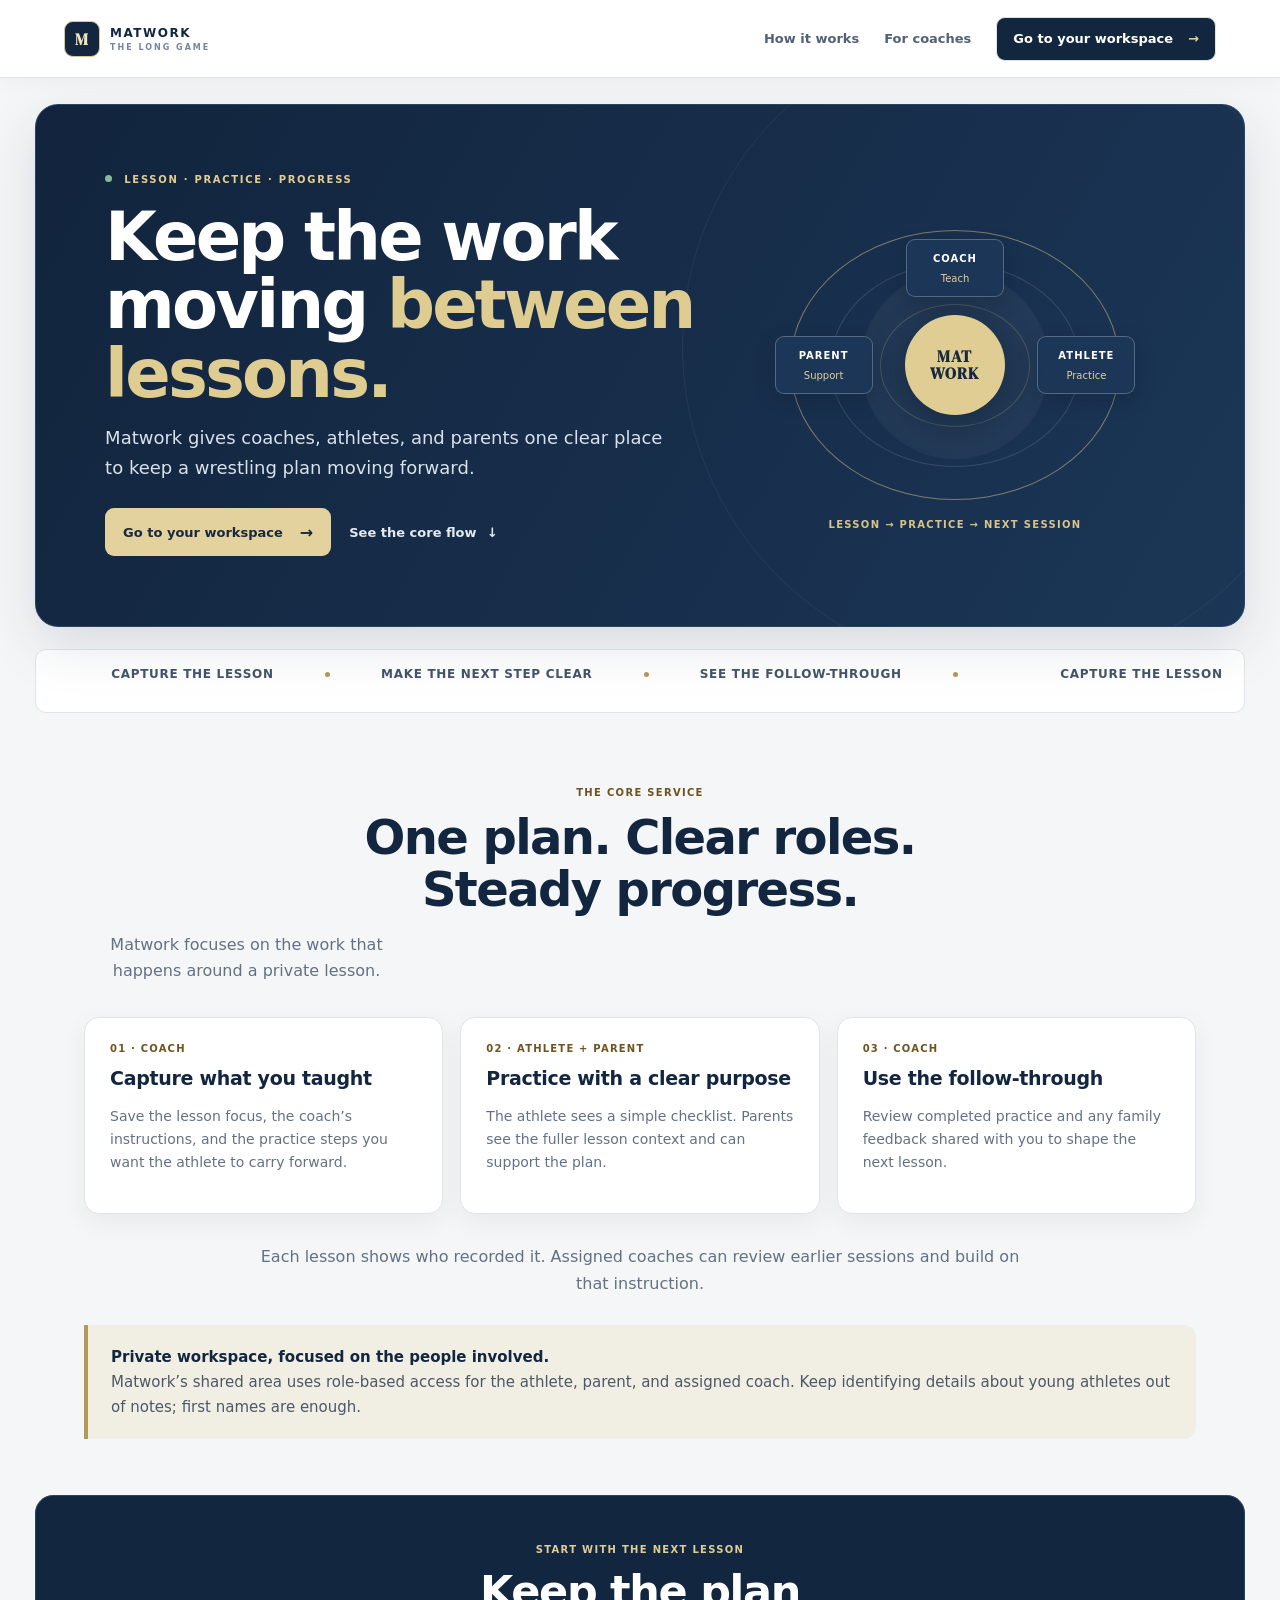
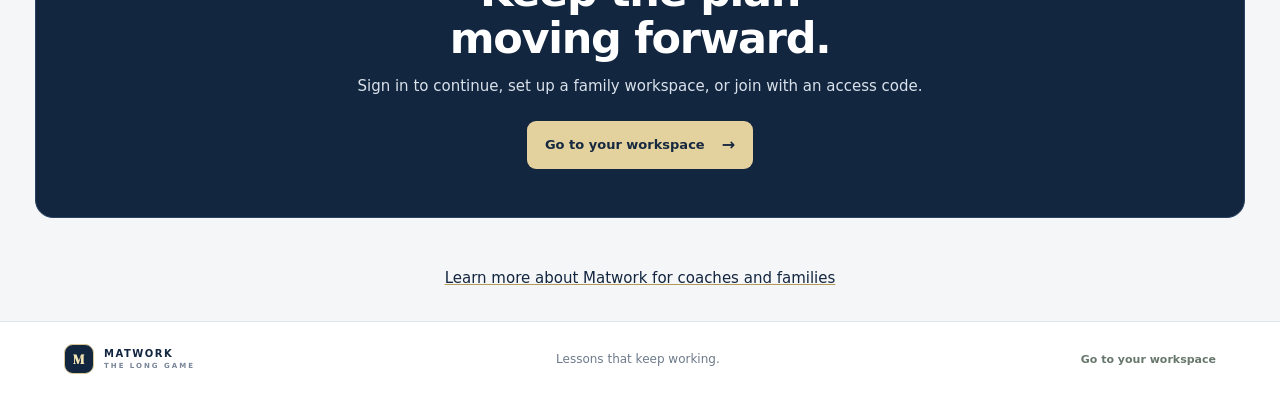
==== commit 323014be: "Fix tablet navigation and responsive Coach page" ====
--- a/index.html
+++ b/index.html
@@ -6,7 +6,7 @@
   <meta name="theme-color" content="#142321">
   <meta name="description" content="Matwork keeps wrestling lessons, at-home practice, and coach-family communication moving forward.">
   <title>Matwork — Keep the work moving</title>
-  <link rel="stylesheet" href="marketing.css?v=20261018-ticker2">
+  <link rel="stylesheet" href="marketing.css?v=20261018-ticker3">
 </head>
 <body>
   <header class="site-header">
--- a/marketing.css
+++ b/marketing.css
@@ -65,6 +65,9 @@
 .proof-track{display:flex;width:max-content;animation:proof-scroll 30s linear infinite}
 .proof-items{display:flex;flex:0 0 auto;align-items:center;gap:clamp(22px,4vw,52px);padding:0 clamp(22px,4vw,52px)}
 .proof-items span{flex:0 0 auto}
+.proof-items a{flex:0 0 auto;color:inherit;text-decoration:none;text-underline-offset:4px}
+.proof-items a:hover,.proof-items a:focus-visible{text-decoration:underline;text-decoration-color:var(--mat-gold)}
+.core-step[id]{scroll-margin-top:96px}
 .proof-items i{flex:0 0 5px}
 .proof-strip:hover .proof-track,.proof-strip:focus-within .proof-track{animation-play-state:paused}
 @keyframes proof-scroll{to{transform:translateX(-50%)}}
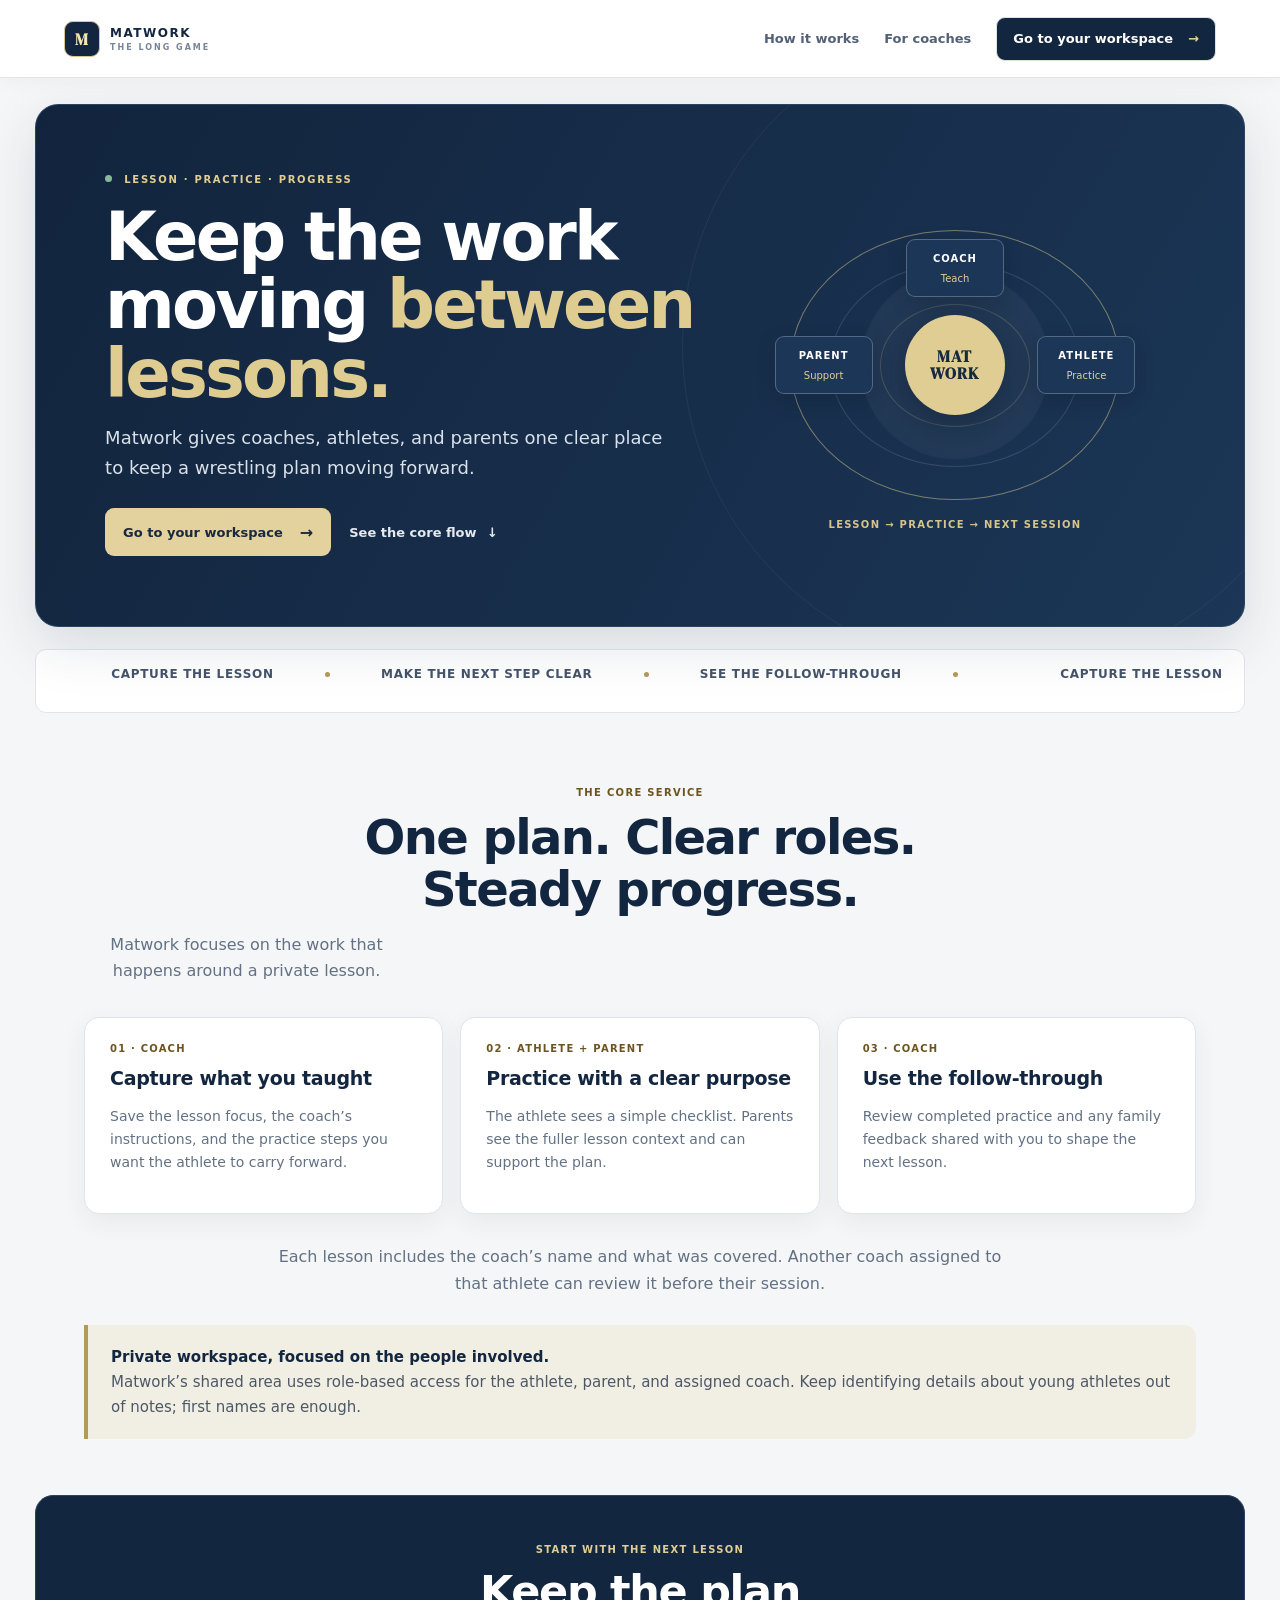
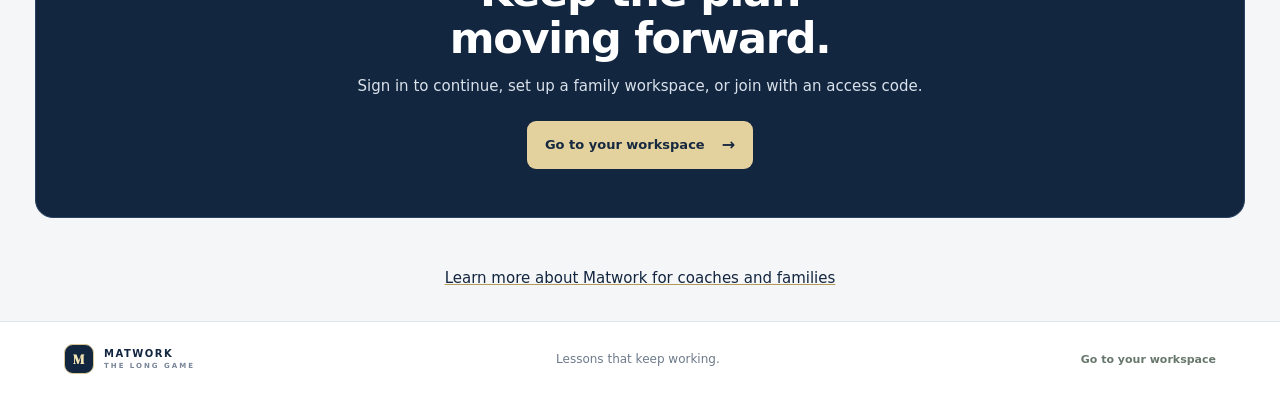
==== commit 72f0406b: "Clarify lesson history and coach handoff" ====
--- a/index.html
+++ b/index.html
@@ -6,7 +6,7 @@
   <meta name="theme-color" content="#142321">
   <meta name="description" content="Matwork keeps wrestling lessons, at-home practice, and coach-family communication moving forward.">
   <title>Matwork — Keep the work moving</title>
-  <link rel="stylesheet" href="marketing.css?v=20261018-ticker3">
+  <link rel="stylesheet" href="marketing.css?v=20261018-ticker4">
 </head>
 <body>
   <header class="site-header">
@@ -40,7 +40,7 @@
         <article class="core-step" id="athlete-next-step"><span class="core-num">02 · ATHLETE + PARENT</span><b>Practice with a clear purpose</b><p>The athlete sees a simple checklist. Parents see the fuller lesson context and can support the plan.</p></article>
         <article class="core-step" id="coach-follow-through"><span class="core-num">03 · COACH</span><b>Use the follow-through</b><p>Review completed practice and any family feedback shared with you to shape the next lesson.</p></article>
       </div>
-      <p class="core-history-note">Each lesson shows who recorded it. Assigned coaches can review earlier sessions and build on that instruction.</p>
+      <p class="core-history-note">Each lesson includes the coach’s name and what was covered. Another coach assigned to that athlete can review it before their session.</p>
       <div class="core-privacy"><b>Private workspace, focused on the people involved.</b><br>Matwork’s shared area uses role-based access for the athlete, parent, and assigned coach. Keep identifying details about young athletes out of notes; first names are enough.</div>
     </section>
     <section class="closing-cta"><div class="eyebrow light-eyebrow">START WITH THE NEXT LESSON</div><h2>Keep the plan<br>moving forward.</h2><p>Sign in to continue, set up a family workspace, or join with an access code.</p><a class="button button-light" href="shared.html">Go to your workspace <span>→</span></a></section>
--- a/marketing.css
+++ b/marketing.css
@@ -128,4 +128,5 @@
 .coach-closing .button{display:inline-flex;align-items:center;justify-content:center;gap:8px;background:#e3d29d;color:#172940}
 @media(max-width:900px){.coach-steps{grid-template-columns:repeat(2,minmax(0,1fr))}.coach-value-section{grid-template-columns:1fr;gap:18px}}
 @media(max-width:650px){.coach-page{padding-top:14px}.coach-intro{padding:27px 21px}.coach-intro-actions{gap:8px;display:grid}.coach-text-link{margin:6px 0 0}.coach-promise{gap:10px 12px;margin-top:25px;font-size:10px}.coach-section,.coach-roles{margin-bottom:34px}.coach-section-heading{text-align:left}.coach-section-heading h2,.coach-value-section h2{font-size:30px}.coach-section-heading>p{font-size:15px}.coach-steps{grid-template-columns:1fr;gap:10px}.coach-step{padding:20px}.coach-value-section{padding:23px 19px;gap:12px}.coach-benefits article{padding:14px}.coach-closing{padding:30px 19px}}
+@media(min-width:651px) and (max-width:1200px){.site-header{height:auto;min-height:70px;padding:10px 20px;gap:10px 16px;flex-wrap:wrap}.site-header nav{order:3;flex:1 0 100%;justify-content:center;margin:0;padding:9px 0 2px;border-top:1px solid var(--mat-line)}.header-cta{margin-left:auto}}
 
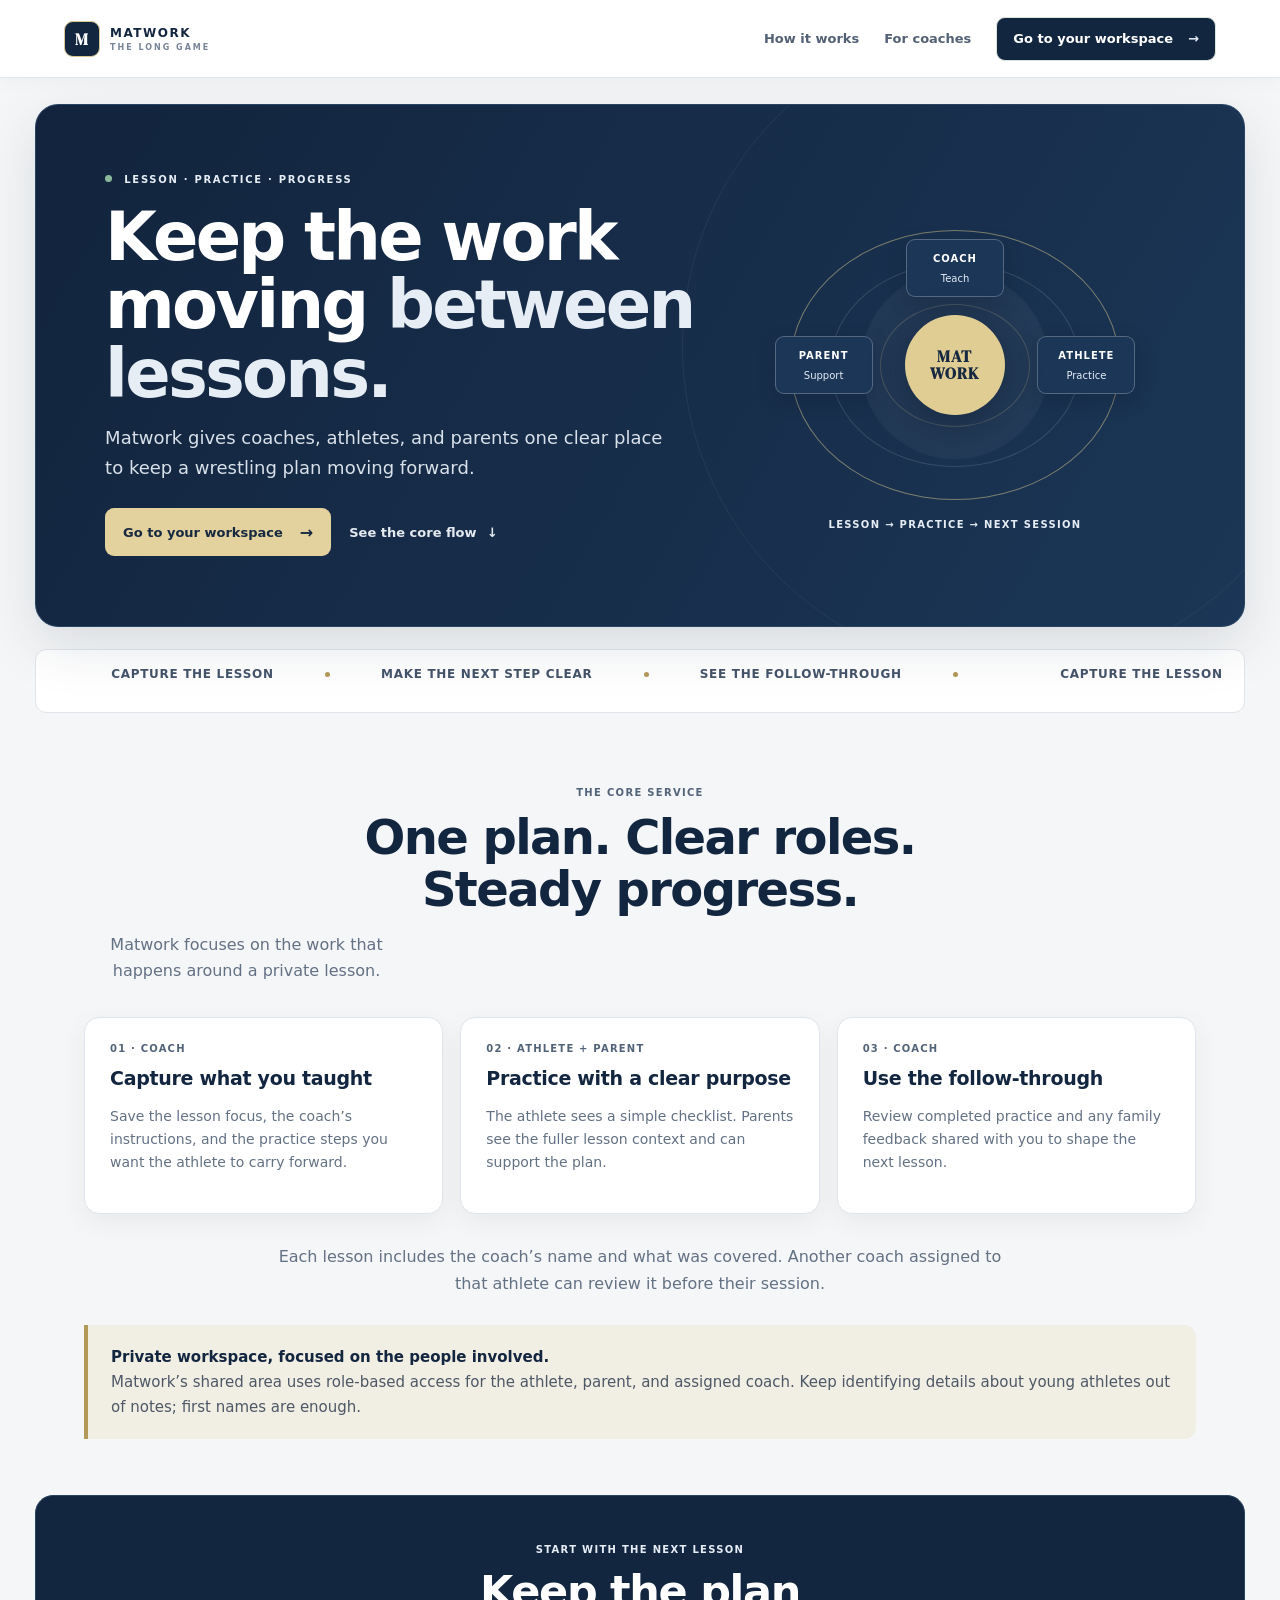
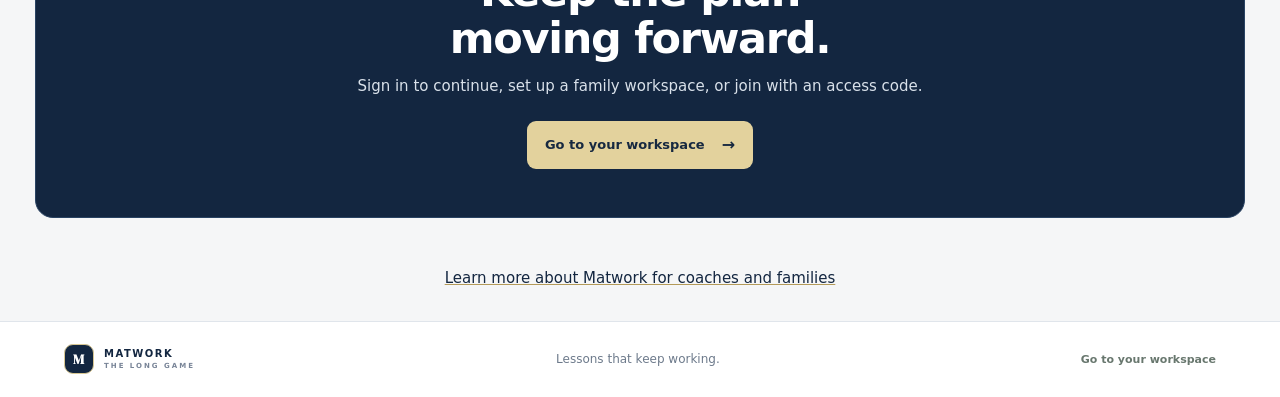
==== commit 68be28ef: "Improve Matwork text color contrast in index.html" ====
--- a/index.html
+++ b/index.html
@@ -6,7 +6,7 @@
   <meta name="theme-color" content="#142321">
   <meta name="description" content="Matwork keeps wrestling lessons, at-home practice, and coach-family communication moving forward.">
   <title>Matwork — Keep the work moving</title>
-  <link rel="stylesheet" href="marketing.css?v=20261018-ticker4">
+  <link rel="stylesheet" href="marketing.css?v=20261018-no-gold-text1">
 </head>
 <body>
   <header class="site-header">
--- a/marketing.css
+++ b/marketing.css
@@ -77,7 +77,7 @@
 /* Give the coach explainer the same visual hierarchy as the home page. */
 .simple-main{max-width:1210px;margin:0 auto;padding:30px clamp(16px,3vw,30px) 64px}
 .coach-intro{margin:0 0 24px;padding:clamp(28px,5vw,58px);border:1px solid #294363;border-radius:20px;background:linear-gradient(120deg,#12243d,#1b3656);box-shadow:0 16px 42px #13264018;color:#fff}
-.coach-intro>.eyebrow{color:#e3d29d}
+.coach-intro>.eyebrow{color:#d9e4ef}
 .coach-intro h1{max-width:850px;margin:16px 0 18px;color:#fff;font:650 clamp(38px,5.3vw,62px)/1.06 Inter,ui-sans-serif,system-ui,sans-serif;letter-spacing:-2px}
 .coach-intro .lead{max-width:760px;color:#e0e7ef;font-size:17px;line-height:1.65}
 .coach-intro .button{display:inline-flex;align-items:center;justify-content:center;gap:9px;margin-top:22px;background:#e3d29d;color:#172940}
@@ -97,15 +97,16 @@
 .coach-intro-actions{display:flex;align-items:center;gap:24px;flex-wrap:wrap}
 .coach-intro .button{width:auto}
 .coach-text-link{margin-top:22px;color:#edf1f5;font-size:14px;text-underline-offset:4px}
-.coach-promise{display:flex;align-items:center;flex-wrap:wrap;gap:13px 18px;margin-top:35px;color:#e8d9a9;font-size:11px;font-weight:800;letter-spacing:.9px}
+.coach-promise{display:flex;align-items:center;flex-wrap:wrap;gap:13px 18px;margin-top:35px;color:#e1e9f1;font-size:11px;font-weight:800;letter-spacing:.9px}
 .coach-promise i{width:5px;height:5px;border-radius:50%;background:#e3d29d}
 .coach-section,.coach-roles{margin:0 auto 42px}
 .coach-section-heading{max-width:760px;margin:0 auto 24px;text-align:center}
+.coach-section-heading>.eyebrow,.coach-value-section .eyebrow{color:#52647a}
 .coach-section-heading h2,.coach-value-section h2,.coach-closing h2{margin:10px 0;color:var(--mat-navy);font-size:clamp(28px,4vw,42px);line-height:1.15;letter-spacing:-1.1px}
 .coach-section-heading>p,.coach-value-intro{color:#536176;font-size:16px;line-height:1.65}
 .coach-steps{display:grid;grid-template-columns:repeat(3,minmax(0,1fr));gap:15px}
 .coach-step{min-width:0;padding:23px;border:1px solid var(--mat-line);border-radius:14px;background:#fff;box-shadow:0 8px 25px #1326400a}
-.coach-step>span{color:#705519;font-size:11px;font-weight:800;letter-spacing:.8px}
+.coach-step>span{color:#52647a;font-size:11px;font-weight:800;letter-spacing:.8px}
 .coach-step h3{margin:14px 0 8px;color:var(--mat-navy);font-size:21px;line-height:1.25}
 .coach-step p,.coach-benefits p,.simple-card p{color:#536176;font-size:14px;line-height:1.7}
 .coach-value-section{display:grid;grid-template-columns:.8fr 1.2fr;gap:42px;align-items:start;margin:0 0 48px;padding:34px;border:1px solid var(--mat-line);border-radius:17px;background:#fff}
@@ -118,15 +119,25 @@
 .coach-roles .coach-section-heading{margin-bottom:18px}
 .coach-roles .simple-grid{margin-bottom:18px}
 .coach-roles .simple-card{padding:21px}
+.coach-roles .simple-card small{color:#52647a;font-weight:750}
 .coach-roles .simple-card h3{margin:10px 0 7px;color:var(--mat-navy);font-size:19px;line-height:1.3}
 .coach-privacy{margin:0;padding:18px 20px;border-left:4px solid var(--mat-gold);border-radius:0 10px 10px 0;background:#f1eee4;color:#465467;font-size:14px;line-height:1.7}
 .coach-privacy b{color:var(--mat-navy)}
 .coach-closing{margin:0 0 34px;padding:38px 22px;border-radius:16px;background:var(--mat-navy);text-align:center;color:#fff}
-.coach-closing .eyebrow{color:#e3d29d}
+.coach-closing .eyebrow{color:#d9e4ef}
 .coach-closing h2{margin:9px 0;color:#fff}
 .coach-closing p{max-width:620px;margin:0 auto 19px;color:#d9e1ea;font-size:15px;line-height:1.65}
 .coach-closing .button{display:inline-flex;align-items:center;justify-content:center;gap:8px;background:#e3d29d;color:#172940}
 @media(max-width:900px){.coach-steps{grid-template-columns:repeat(2,minmax(0,1fr))}.coach-value-section{grid-template-columns:1fr;gap:18px}}
 @media(max-width:650px){.coach-page{padding-top:14px}.coach-intro{padding:27px 21px}.coach-intro-actions{gap:8px;display:grid}.coach-text-link{margin:6px 0 0}.coach-promise{gap:10px 12px;margin-top:25px;font-size:10px}.coach-section,.coach-roles{margin-bottom:34px}.coach-section-heading{text-align:left}.coach-section-heading h2,.coach-value-section h2{font-size:30px}.coach-section-heading>p{font-size:15px}.coach-steps{grid-template-columns:1fr;gap:10px}.coach-step{padding:20px}.coach-value-section{padding:23px 19px;gap:12px}.coach-benefits article{padding:14px}.coach-closing{padding:30px 19px}}
+
+/* Keep Vegas gold as a decorative accent; use high-contrast neutrals for text. */
+.brand-mark{color:#fff}
+.header-cta span,.core-hero .eyebrow,.core-hero h1 em,.loop-node small,.visual-caption,.closing-cta .eyebrow,.simple-flow .eyebrow,.simple-flow li::marker{color:#e6edf5}
+.section-heading .eyebrow,.simple-main>.eyebrow,.core-step .core-num,.simple-card small{color:#52647a}
+.monetization-note b{color:var(--mat-navy)}
+.reflection-chip>span{color:var(--mat-navy)}
+.reflection-chip p{color:#536176}
+.parent-card .role-icon{color:#52647a}
 @media(min-width:651px) and (max-width:1200px){.site-header{height:auto;min-height:70px;padding:10px 20px;gap:10px 16px;flex-wrap:wrap}.site-header nav{order:3;flex:1 0 100%;justify-content:center;margin:0;padding:9px 0 2px;border-top:1px solid var(--mat-line)}.header-cta{margin-left:auto}}
 
